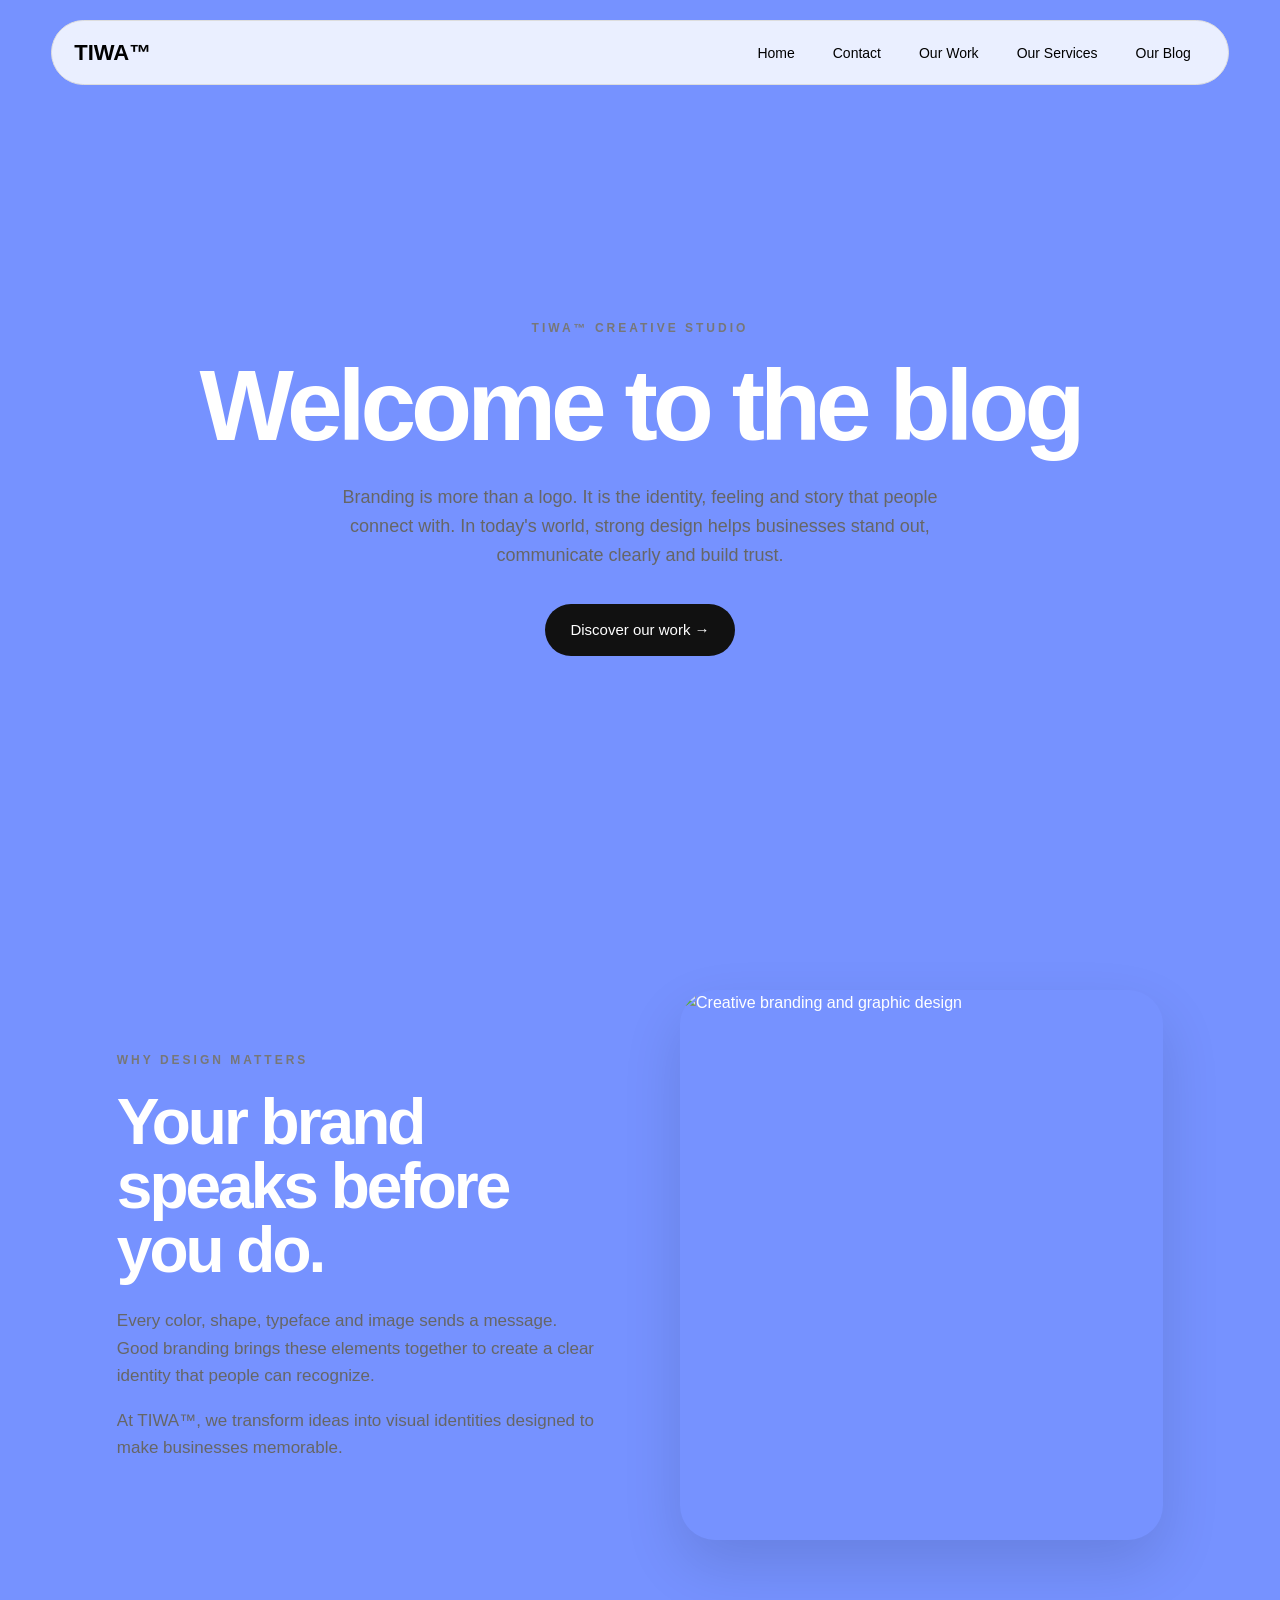
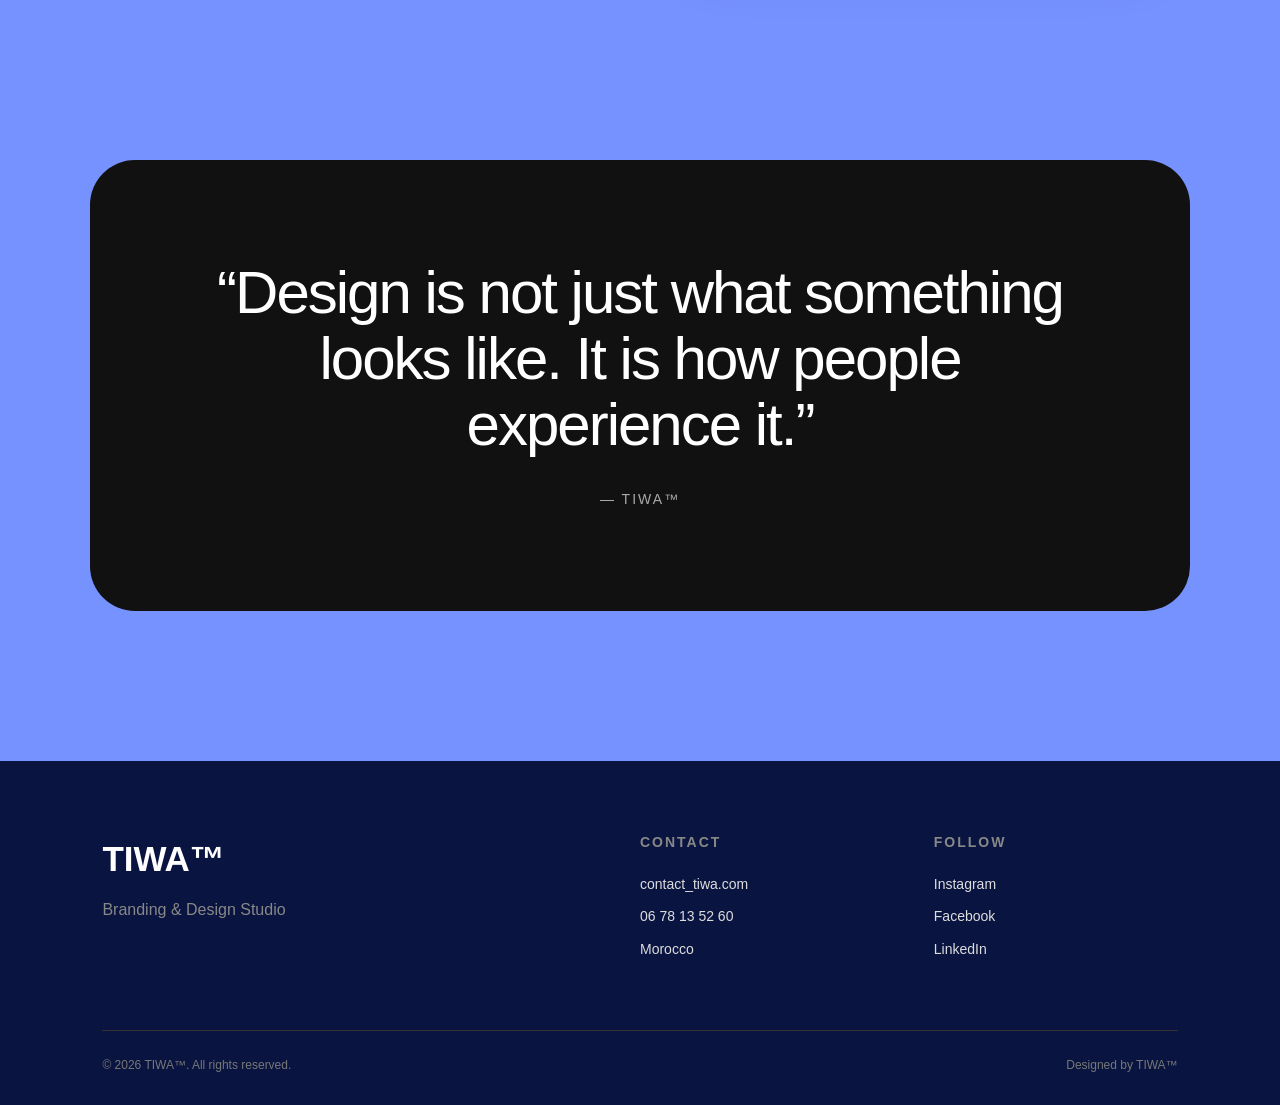
==== blog.html @ 52c3d1ad "Add files via upload" ====
<!DOCTYPE html>
<html lang="en">

<head>
    <meta charset="UTF-8">
    <meta name="viewport" content="width=device-width, initial-scale=1.0">

    <title>TIWA™ — Blog</title>

    <!-- Connect HTML to CSS -->
    <link rel="stylesheet" href="blog.css">
</head>

<body>


    <header class="navbar">

        <a href="index.html" class="logo">TIWA™</a>

        <nav>
            <ul>
                <li><a href="index.html">Home</a></li>
                <li><a href="#contact">Contact</a></li>
                <li><a href="#work">Our Work</a></li>
                <li><a href="#services">Our Services</a></li>
                <li><a href="blog.html">Our Blog</a></li>
            </ul>
        </nav>

    </header>



    <main>

        <section id="home" class="hero">

            <div class="hero-content">

                <p class="small-title">TIWA™ CREATIVE STUDIO</p>

                <h1>
                    Welcome to the blog
                </h1>

                <p class="hero-text">
                    Branding is more than a logo. It is the identity,
                    feeling and story that people connect with.
                    In today's world, strong design helps businesses
                    stand out, communicate clearly and build trust.
                </p>

                <a href="#work" class="button">
                    Discover our work →
                </a>

            </div>

        </section>


        <section id="work" class="branding">

            <div class="branding-text">

                <p class="small-title">WHY DESIGN MATTERS</p>

                <h2>
                    Your brand speaks
                    before you do.
                </h2>

                <p>
                    Every color, shape, typeface and image sends a message.
                    Good branding brings these elements together to create
                    a clear identity that people can recognize.
                </p>

                <p>
                    At TIWA™, we transform ideas into visual identities
                    designed to make businesses memorable.
                </p>

            </div>


            <div class="image-card">

                <img
                    src="images/branding.jpg"
                    alt="Creative branding and graphic design"
                >

            </div>

        </section>



        <section class="quote-section">

            <div class="quote-card">

                <p class="quote">
                    “Design is not just what something looks like.
                    It is how people experience it.”
                </p>

                <p class="quote-author">
                    — TIWA™
                </p>

            </div>

        </section>

    </main>



    <footer id="contact">

        <div class="footer-content">

            <div class="footer-brand">

                <h2>TIWA™</h2>

                <p>
                    Branding & Design Studio
                </p>

            </div>


            <div class="footer-column">

                <h3>Contact</h3>

                <a href="contact_tiwa.com">
                    contact_tiwa.com
                </a>

                <a href="tel:+212678135260">
                    06 78 13 52 60
                </a>

                <p>Morocco</p>

            </div>


            <div class="footer-column">

                <h3>Follow</h3>

                <a href="#">Instagram</a>
                <a href="#">Facebook</a>
                <a href="#">LinkedIn</a>

            </div>

        </div>


        <div class="footer-bottom">

            <p>
                © 2026 TIWA™. All rights reserved.
            </p>

            <p>
                Designed by TIWA™
            </p>

        </div>

    </footer>

</body>
</html>
---- blog.css ----
.text{
  margin: 0;
padding:0 ;
position: absolute;
top: 40px; ;
left: 0;}

/* =========================
   BASIC RESET
========================= */

* {
    margin: 0;
    padding: 0;
    box-sizing: border-box;
}

html {
    scroll-behavior: smooth;
}

body {
    font-family: Arial, Helvetica, sans-serif;
    background:#7692FF;
    color: #ffffff;
    line-height: 1.6;
}


/* =========================
   NAVBAR
========================= */

.navbar {
    width: 92%;
    max-width: 1200px;

    margin: 20px auto;

    padding: 14px 22px;

    display: flex;
    justify-content: space-between;
    align-items: center;

    background: rgba(255, 255, 255, 0.85);

    border: 1px solid #ddd;

    border-radius: 50px;

    position: sticky;
    top: 20px;

    z-index: 100;

    backdrop-filter: blur(15px);
}


/* Logo */

.logo {
    font-size: 22px;
    font-weight: bold;

    color:rgb(0, 0, 0);
    text-decoration: none;

}


/* Navigation */

nav ul {
    list-style: none;

    display: flex;
    gap: 8px;
}

nav a {
    text-decoration: none;

    color:rgb(0, 0, 0);

    padding: 9px 15px;

    border-radius: 30px;

    font-size: 14px;

    transition: 0.3 ease;
}

nav a:hover {
    background: rgb(0, 0, 0);
    color: white;
}


/* =========================
   HERO
========================= */

.hero {
    min-height: 85vh;

    display: flex;
    align-items: center;
    justify-content: center;

    padding: 100px 8%;

    text-align: center;
}


.hero-content {
    max-width: 900px;
}


/* Small uppercase text */

.small-title {
    margin-bottom: 20px;

    font-size: 12px;

    font-weight: 700;

    letter-spacing: 3px;

    color: #777;
}


/* Main heading */

.hero h1 {
    margin-bottom: 30px;

    font-size: clamp(50px, 8vw, 100px);

    line-height: 0.95;

    letter-spacing: -5px;

    font-weight: 700;
}


/* Hero paragraph */

.hero-text {
    max-width: 650px;

    margin: 0 auto 35px;

    font-size: 18px;

    color: #666;
}


/* Button */

.button {
    display: inline-block;

    padding: 14px 25px;

    background: #111;

    color: white;

    text-decoration: none;

    border-radius: 50px;

    font-size: 15px;

    transition: 0.3s ease;
}

.button:hover {
    transform: translateY(-3px);

    box-shadow: 0 10px 25px rgba(0, 0, 0, 0.2);
}


/* =========================
   BRANDING SECTION
========================= */

.branding {
    max-width: 1200px;

    margin: 0 auto;

    padding: 120px 6%;

    display: grid;

    grid-template-columns: 1fr 1fr;

    gap: 80px;

    align-items: center;
}


/* Text */

.branding-text h2 {
    margin-bottom: 25px;

    font-size: clamp(40px, 5vw, 70px);

    line-height: 1;

    letter-spacing: -3px;
}

.branding-text p:not(.small-title) {
    margin-bottom: 18px;

    max-width: 500px;

    color: #666;

    font-size: 17px;
}


/* Image */

.image-card {
    overflow: hidden;

    border-radius: 35px;

    box-shadow: 0 25px 60px rgba(0, 0, 0, 0.12);
}

.image-card img {
    display: block;

    width: 100%;

    height: 550px;

    object-fit: cover;

    transition: transform 0.6s ease;
}

.image-card:hover img {
    transform: scale(1.04);
}


/* =========================
   QUOTE
========================= */

.quote-section {
    padding: 100px 6%;
}


.quote-card {
    max-width: 1100px;

    margin: auto;

    padding: 100px 10%;

    background: #111;

    color: white;

    border-radius: 45px;

    text-align: center;
}


.quote {
    font-size: clamp(30px, 5vw, 60px);

    line-height: 1.1;

    letter-spacing: -2px;
}


.quote-author {
    margin-top: 30px;

    color: #aaa;

    font-size: 14px;

    letter-spacing: 2px;
}


/* =========================
   FOOTER
========================= */

footer {
    margin-top: 50px;

    padding: 70px 8% 30px;

    background: #091540;

    color: white;
}


.footer-content {
    max-width: 1200px;

    margin: auto;

    display: grid;

    grid-template-columns: 2fr 1fr 1fr;

    gap: 50px;
}


.footer-brand h2 {
    font-size: 35px;

    margin-bottom: 10px;
}


.footer-brand p {
    color: #888;
}


.footer-column {
    display: flex;

    flex-direction: column;

    gap: 10px;
}


.footer-column h3 {
    margin-bottom: 10px;

    font-size: 14px;

    color: #888;

    text-transform: uppercase;

    letter-spacing: 2px;
}


.footer-column a,
.footer-column p {
    color: #ddd;

    text-decoration: none;

    font-size: 14px;
}


.footer-column a:hover {
    color: white;
}


/* Bottom footer */

.footer-bottom {
    max-width: 1200px;

    margin: 70px auto 0;

    padding-top: 25px;

    border-top: 1px solid #333;

    display: flex;

    justify-content: space-between;

    color: #777;

    font-size: 12px;
}


/* =========================
   MOBILE
========================= */

@media (max-width: 768px) {

    .navbar {
        width: 94%;
    }

    nav ul {
        gap: 0;
    }

    nav a {
        padding: 8px;
        font-size: 12px;
    }

    .hero {
        min-height: 75vh;

        padding: 80px 6%;
    }

    .hero h1 {
        letter-spacing: -3px;
    }

    .branding {
        grid-template-columns: 1fr;

        gap: 50px;

        padding: 80px 6%;
    }

    .image-card img {
        height: 400px;
    }

    .quote-card {
        padding: 70px 8%;
    }

    .footer-content {
        grid-template-columns: 1fr;
    }

    .footer-bottom {
        flex-direction: column;

        gap: 10px;
    }
}

/* =====================================
   TABLETS
   Screens smaller than 1024px
===================================== */

@media (max-width: 1024px) {

    /* NAVBAR */

    .navbar {
        width: 94%;
    }


    /* HERO */

    .hero {
        padding: 100px 6%;
    }

    .hero h1 {
        font-size: 70px;
    }


    /* BRANDING */

    .branding {
        gap: 40px;
        padding: 100px 6%;
    }

    .branding-text h2 {
        font-size: 50px;
    }

    .image-card img {
        height: 450px;
    }


    /* QUOTE */

    .quote-card {
        padding: 80px 8%;
    }


    /* FOOTER */

    footer {
        padding-left: 6%;
        padding-right: 6%;
    }
}


/* =====================================
   PHONES
   Screens smaller than 768px
===================================== */

@media (max-width: 768px) {

    /* NAVBAR */

    .navbar {
        width: 94%;

        padding: 12px 16px;

        top: 10px;
    }

    .logo {
        font-size: 19px;
    }

    nav ul {
        gap: 0;
    }

    nav a {
        padding: 7px 8px;

        font-size: 11px;
    }


    /* HERO */

    .hero {
        min-height: 75vh;

        padding: 80px 6%;
    }

    .hero h1 {
        font-size: 52px;

        letter-spacing: -3px;
    }

    .hero-text {
        font-size: 16px;
    }


    /* BRANDING */

    .branding {
        grid-template-columns: 1fr;

        padding: 80px 6%;

        gap: 40px;
    }

    .branding-text h2 {
        font-size: 45px;
    }

    .branding-text p:not(.small-title) {
        font-size: 16px;
    }

    .image-card img {
        height: 400px;
    }


    /* QUOTE */

    .quote-section {
        padding: 60px 5%;
    }

    .quote-card {
        padding: 70px 8%;

        border-radius: 30px;
    }

    .quote {
        font-size: 34px;

        letter-spacing: -1px;
    }


    /* FOOTER */

    .footer-content {
        grid-template-columns: 1fr;

        gap: 35px;
    }

    .footer-bottom {
        flex-direction: column;

        gap: 10px;
    }
}


/* =====================================
   SMALL PHONES
   Screens smaller than 480px
===================================== */

@media (max-width: 480px) {

    /* NAVBAR */

    .navbar {
        width: 96%;

        padding: 10px 14px;
    }

    .logo {
        font-size: 17px;
    }

    nav a {
        padding: 6px;

        font-size: 10px;
    }


    /* HERO */

    .hero {
        padding-top: 70px;
    }

    .hero h1 {
        font-size: 43px;

        letter-spacing: -2px;
    }

    .small-title {
        font-size: 10px;

        letter-spacing: 2px;
    }


    /* BRANDING */

    .branding {
        padding-top: 60px;
        padding-bottom: 60px;
    }

    .branding-text h2 {
        font-size: 38px;
    }

    .image-card {
        border-radius: 25px;
    }

    .image-card img {
        height: 300px;
    }


    /* QUOTE */

    .quote-card {
        padding: 60px 7%;

        border-radius: 25px;
    }

    .quote {
        font-size: 28px;
    }
}
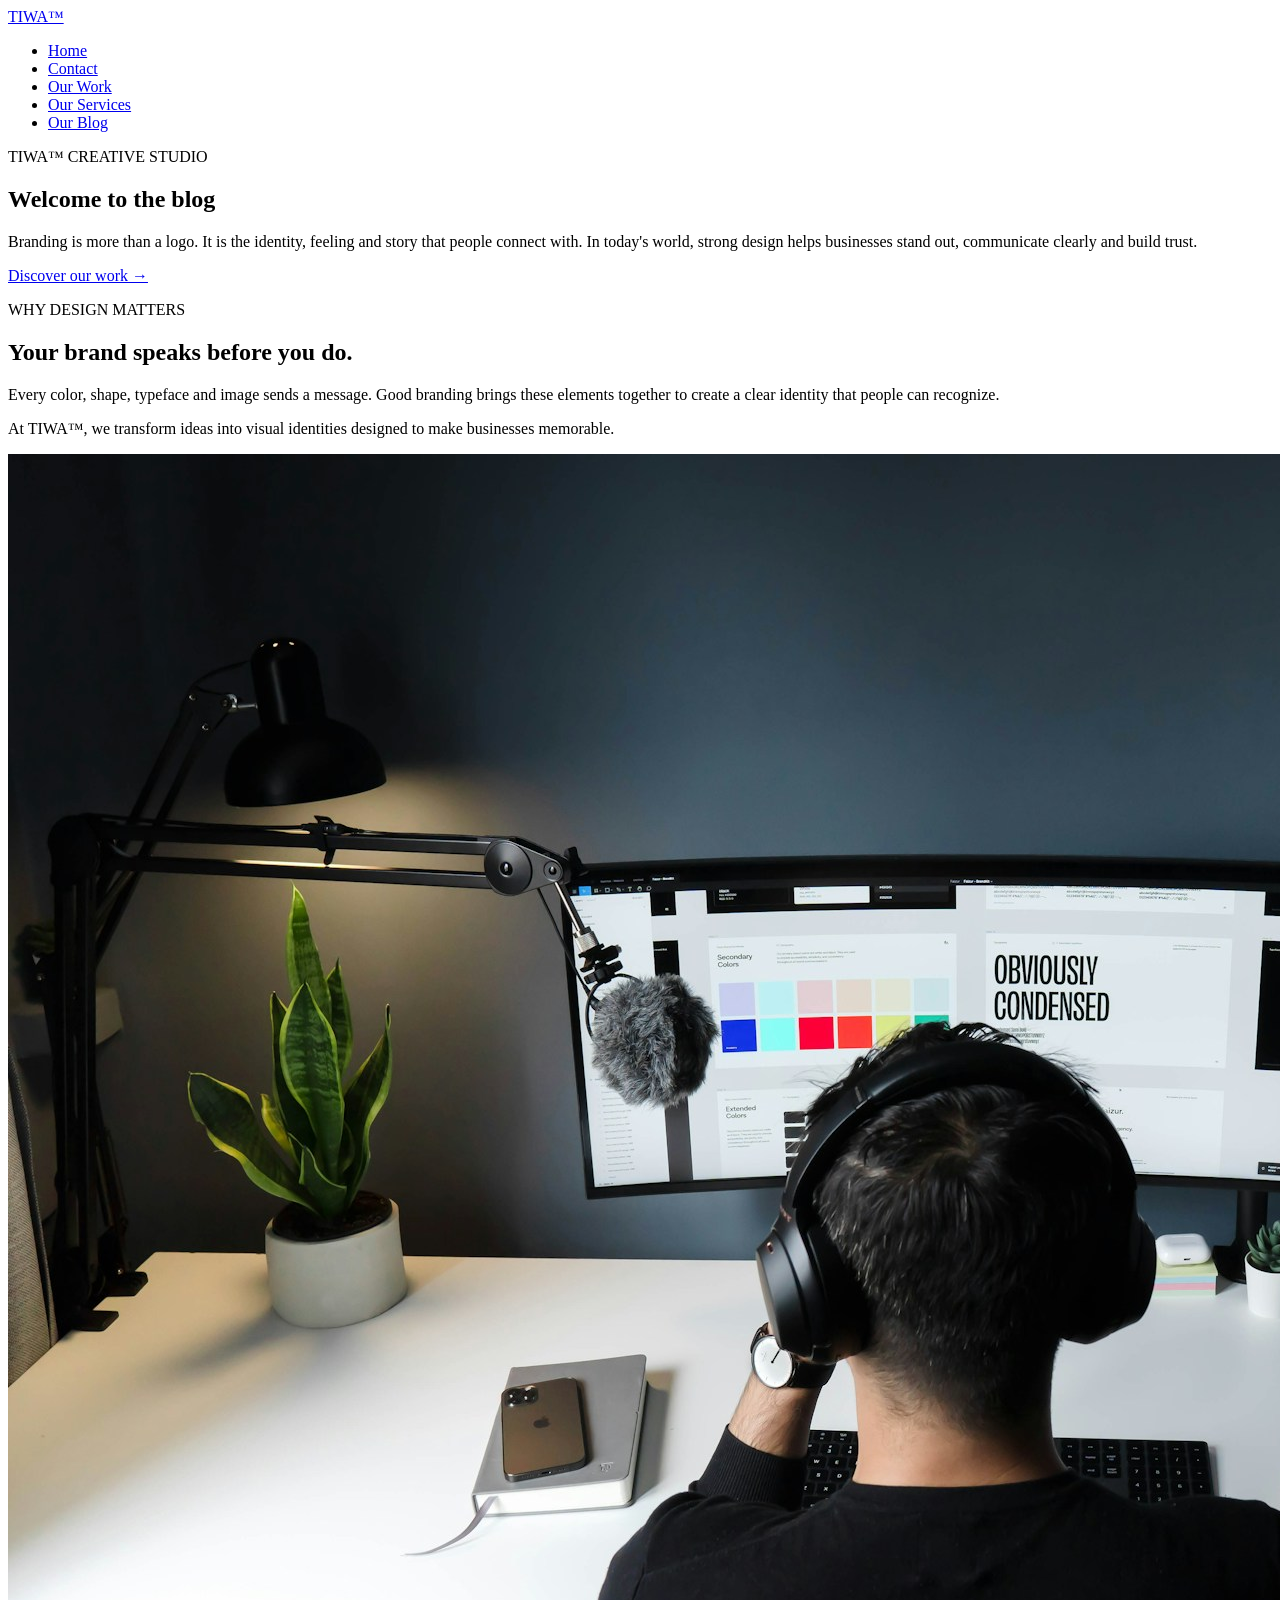
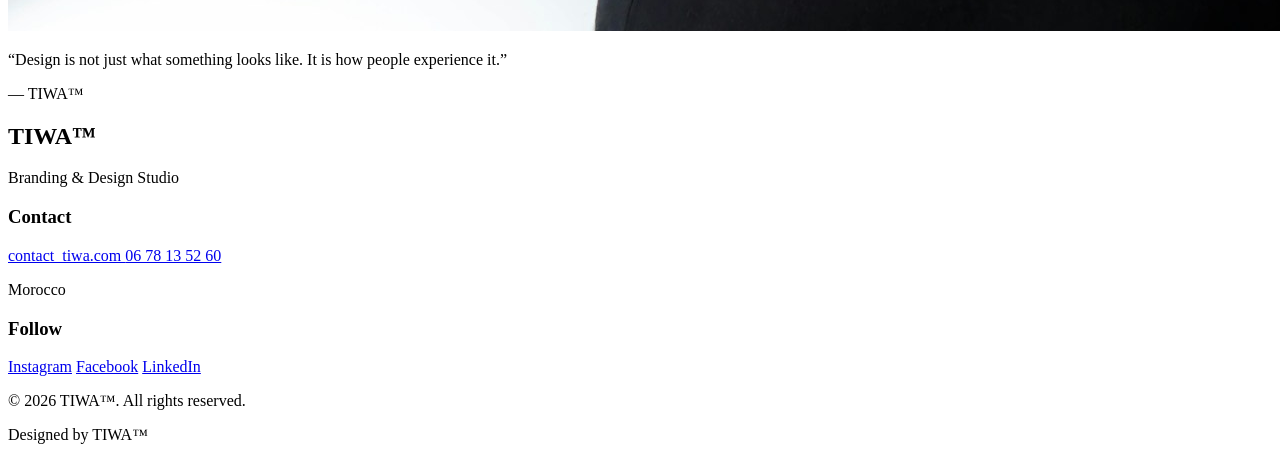
==== commit 4870fe24: "Add files via upload" ====
--- a/blog.html
+++ b/blog.html
@@ -88,7 +88,7 @@
             <div class="image-card">
 
                 <img
-                    src="images/branding.jpg"
+                    src="branding.jpg"
                     alt="Creative branding and graphic design"
                 >
 
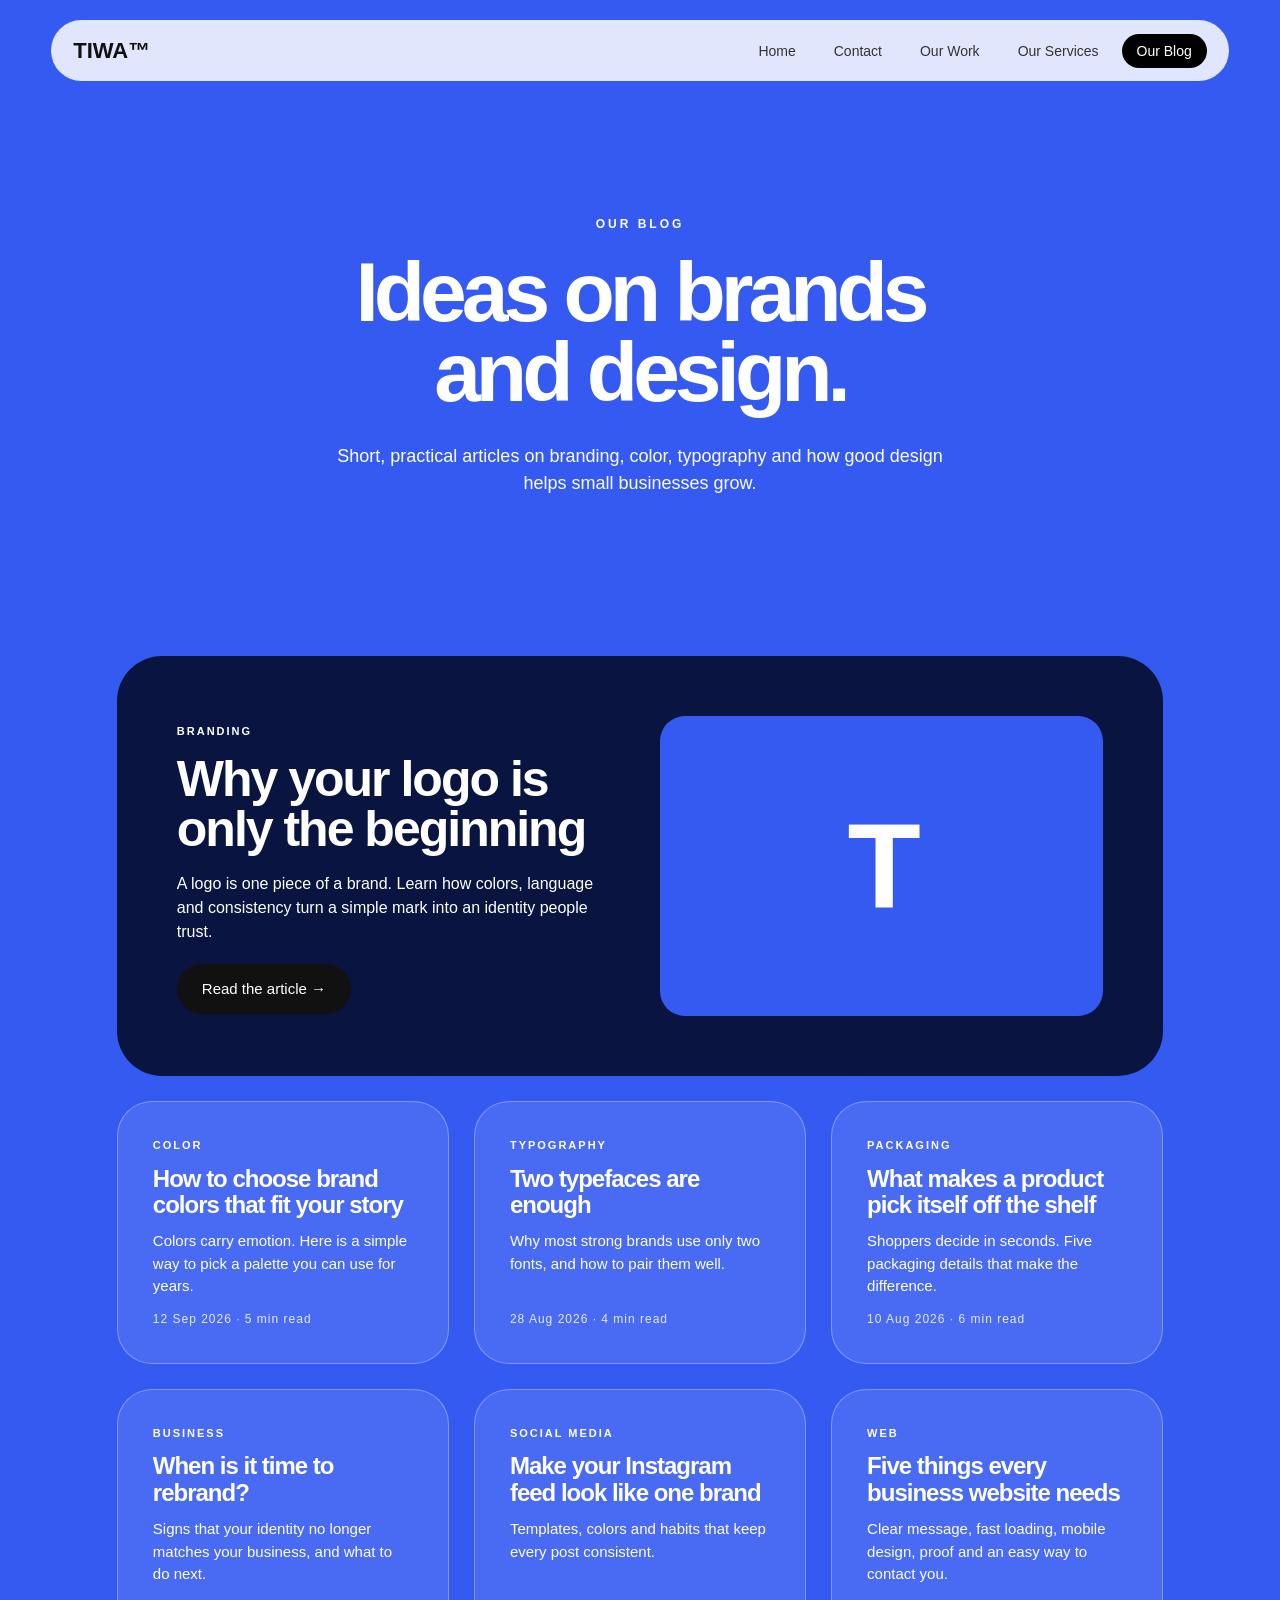
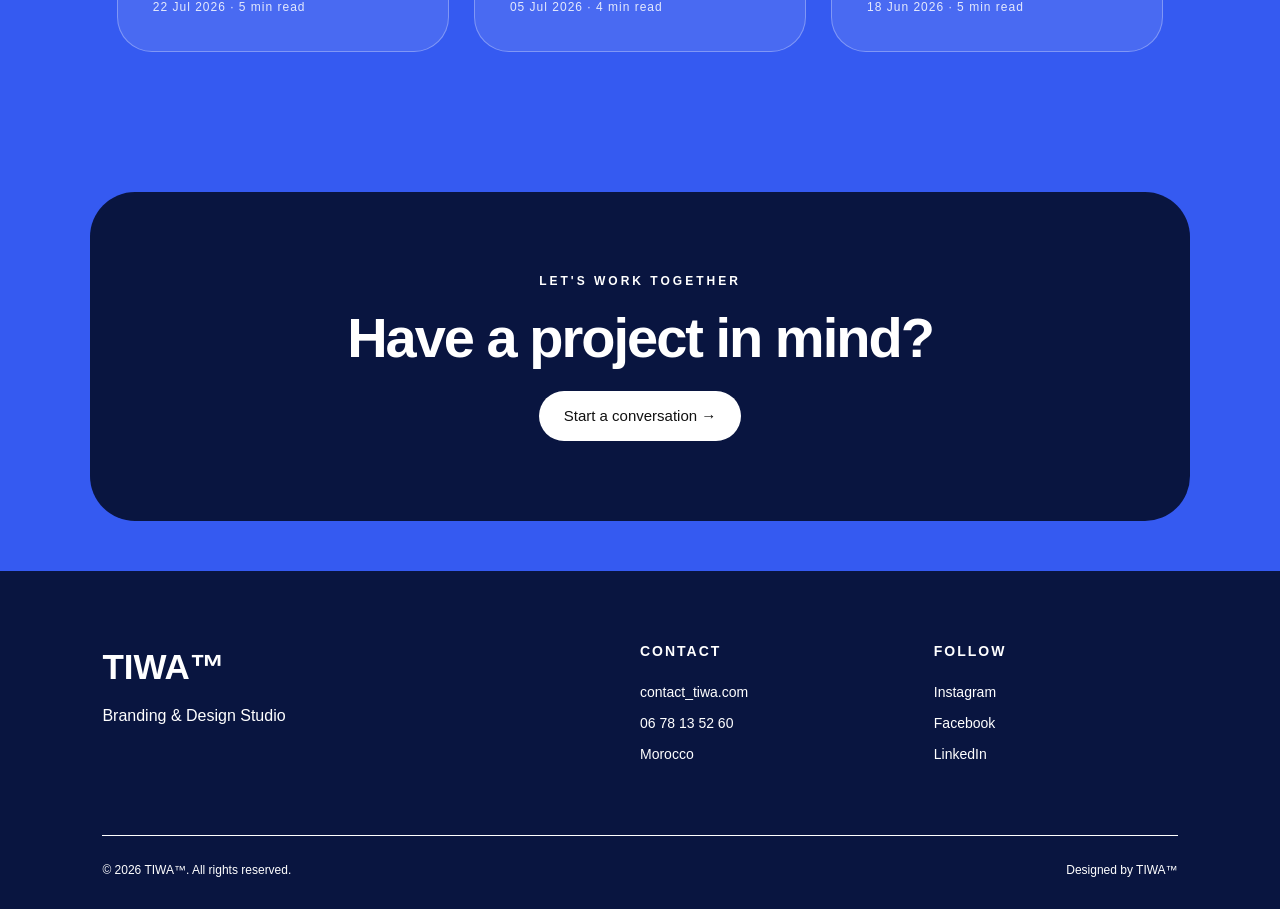
==== commit 483de59e: "Add files via upload" ====
--- a/blog.html
+++ b/blog.html
@@ -1,182 +1,91 @@
-<!DOCTYPE html>
-<html lang="en">
-
-<head>
-    <meta charset="UTF-8">
-    <meta name="viewport" content="width=device-width, initial-scale=1.0">
-
-    <title>TIWA™ — Blog</title>
-
-    <!-- Connect HTML to CSS -->
-    <link rel="stylesheet" href="blog.css">
-</head>
-
-<body>
-
-
-    <header class="navbar">
-
-        <a href="index.html" class="logo">TIWA™</a>
-
-        <nav>
-            <ul>
-                <li><a href="index.html">Home</a></li>
-                <li><a href="#contact">Contact</a></li>
-                <li><a href="#work">Our Work</a></li>
-                <li><a href="#services">Our Services</a></li>
-                <li><a href="blog.html">Our Blog</a></li>
-            </ul>
-        </nav>
-
-    </header>
-
-
-
-    <main>
-
-        <section id="home" class="hero">
-
-            <div class="hero-content">
-
-                <p class="small-title">TIWA™ CREATIVE STUDIO</p>
-
-                <h1>
-                    Welcome to the blog
-                </h1>
-
-                <p class="hero-text">
-                    Branding is more than a logo. It is the identity,
-                    feeling and story that people connect with.
-                    In today's world, strong design helps businesses
-                    stand out, communicate clearly and build trust.
-                </p>
-
-                <a href="#work" class="button">
-                    Discover our work →
-                </a>
-
-            </div>
-
-        </section>
-
-
-        <section id="work" class="branding">
-
-            <div class="branding-text">
-
-                <p class="small-title">WHY DESIGN MATTERS</p>
-
-                <h2>
-                    Your brand speaks
-                    before you do.
-                </h2>
-
-                <p>
-                    Every color, shape, typeface and image sends a message.
-                    Good branding brings these elements together to create
-                    a clear identity that people can recognize.
-                </p>
-
-                <p>
-                    At TIWA™, we transform ideas into visual identities
-                    designed to make businesses memorable.
-                </p>
-
-            </div>
-
-
-            <div class="image-card">
-
-                <img
-                    src="branding.jpg"
-                    alt="Creative branding and graphic design"
-                >
-
-            </div>
-
-        </section>
-
-
-
-        <section class="quote-section">
-
-            <div class="quote-card">
-
-                <p class="quote">
-                    “Design is not just what something looks like.
-                    It is how people experience it.”
-                </p>
-
-                <p class="quote-author">
-                    — TIWA™
-                </p>
-
-            </div>
-
-        </section>
-
-    </main>
-
-
-
-    <footer id="contact">
-
-        <div class="footer-content">
-
-            <div class="footer-brand">
-
-                <h2>TIWA™</h2>
-
-                <p>
-                    Branding & Design Studio
-                </p>
-
-            </div>
-
-
-            <div class="footer-column">
-
-                <h3>Contact</h3>
-
-                <a href="contact_tiwa.com">
-                    contact_tiwa.com
-                </a>
-
-                <a href="tel:+212678135260">
-                    06 78 13 52 60
-                </a>
-
-                <p>Morocco</p>
-
-            </div>
-
-
-            <div class="footer-column">
-
-                <h3>Follow</h3>
-
-                <a href="#">Instagram</a>
-                <a href="#">Facebook</a>
-                <a href="#">LinkedIn</a>
-
-            </div>
-
-        </div>
-
-
-        <div class="footer-bottom">
-
-            <p>
-                © 2026 TIWA™. All rights reserved.
-            </p>
-
-            <p>
-                Designed by TIWA™
-            </p>
-
-        </div>
-
-    </footer>
-
-</body>
-</html>+<!DOCTYPE html>
+<html lang="en">
+
+<head>
+    <meta charset="UTF-8">
+    <meta name="viewport" content="width=device-width, initial-scale=1.0">
+    <title>Our Blog — TIWA™</title>
+    <link rel="stylesheet" href="style.css">
+    <link rel="icon" type="icon" href="tau.png">
+</head>
+
+<body>
+
+    <header class="navbar">
+        <a href="index.html" class="logo">TIWA™</a>
+        <nav>
+            <ul>
+                <li><a href="index.html">Home</a></li>
+                <li><a href="contact.html">Contact</a></li>
+                <li><a href="work.html">Our Work</a></li>
+                <li><a href="services.html">Our Services</a></li>
+                <li><a href="blog.html" class="active">Our Blog</a></li>
+            </ul>
+        </nav>
+    </header>
+
+    <main>
+        <section class="hero page-hero">
+            <div class="hero-content">
+                <p class="small-title">OUR BLOG</p>
+                <h1>Ideas on brands<br>and design.</h1>
+                <p class="hero-text">Short, practical articles on branding, color, typography and how good design helps small businesses grow.</p>
+            </div>
+        </section>
+
+        <section class="section">
+            <article class="featured">
+                <div>
+                    <span class="tag">Branding</span>
+                    <h2>Why your logo is only the beginning</h2>
+                    <p>A logo is one piece of a brand. Learn how colors, language and consistency turn a simple mark into an identity people trust.</p>
+                    <a href="#" class="button">Read the article →</a>
+                </div>
+                <div class="thumb">T</div>
+            </article>
+
+            <div class="grid">
+                <a href="#" class="card"><span class="tag">Color</span><h3>How to choose brand colors that fit your story</h3><p>Colors carry emotion. Here is a simple way to pick a palette you can use for years.</p><span class="meta">12 Sep 2026 · 5 min read</span></a>
+                <a href="#" class="card"><span class="tag">Typography</span><h3>Two typefaces are enough</h3><p>Why most strong brands use only two fonts, and how to pair them well.</p><span class="meta">28 Aug 2026 · 4 min read</span></a>
+                <a href="#" class="card"><span class="tag">Packaging</span><h3>What makes a product pick itself off the shelf</h3><p>Shoppers decide in seconds. Five packaging details that make the difference.</p><span class="meta">10 Aug 2026 · 6 min read</span></a>
+                <a href="#" class="card"><span class="tag">Business</span><h3>When is it time to rebrand?</h3><p>Signs that your identity no longer matches your business, and what to do next.</p><span class="meta">22 Jul 2026 · 5 min read</span></a>
+                <a href="#" class="card"><span class="tag">Social media</span><h3>Make your Instagram feed look like one brand</h3><p>Templates, colors and habits that keep every post consistent.</p><span class="meta">05 Jul 2026 · 4 min read</span></a>
+                <a href="#" class="card"><span class="tag">Web</span><h3>Five things every business website needs</h3><p>Clear message, fast loading, mobile design, proof and an easy way to contact you.</p><span class="meta">18 Jun 2026 · 5 min read</span></a>
+            </div>
+        </section>
+
+        <section class="cta-wrap">
+            <div class="cta-card">
+                <p class="small-title">LET'S WORK TOGETHER</p>
+                <h2>Have a project in mind?</h2>
+                <a href="contact.html" class="button light">Start a conversation →</a>
+            </div>
+        </section>
+    </main>
+
+    <footer id="contact">
+        <div class="footer-content">
+            <div class="footer-brand">
+                <h2>TIWA™</h2>
+                <p>Branding & Design Studio</p>
+            </div>
+            <div class="footer-column">
+                <h3>Contact</h3>
+                <a href="contact_tiwa.com">contact_tiwa.com</a>
+                <a href="tel:+212678135260">06 78 13 52 60</a>
+                <p>Morocco</p>
+            </div>
+            <div class="footer-column">
+                <h3>Follow</h3>
+                <a href="#">Instagram</a>
+                <a href="#">Facebook</a>
+                <a href="#">LinkedIn</a>
+            </div>
+        </div>
+        <div class="footer-bottom">
+            <p>© 2026 TIWA™. All rights reserved.</p>
+            <p>Designed by TIWA™</p>
+        </div>
+    </footer>
+</body>
+</html>
--- a/style.css
+++ b/style.css
@@ -0,0 +1,547 @@
+* {
+    margin: 0;
+    padding: 0;
+    box-sizing: border-box;
+}
+
+html {
+    scroll-behavior: smooth;
+}
+
+body {
+    font-family: Arial, Helvetica, sans-serif;
+    background:#355af1;
+    color: #ffffff;
+    line-height: 1.5;
+}
+
+
+/* =========================
+   NAVBAR
+========================= */
+
+.navbar {
+    width: 92%;
+    max-width: 1200px;
+
+    margin: 20px auto;
+
+    padding: 14px 22px;
+
+    display: flex;
+    justify-content: space-between;
+    align-items: center;
+
+    background: rgba(255, 255, 255, 0.85);
+
+    border-radius: 50px;
+
+    position: sticky;
+    top: 20px;
+
+    z-index: 100;
+
+    backdrop-filter: blur(15px);
+}
+
+
+/* Logo */
+
+.logo {
+    font-size: 22px;
+    font-weight: bold;
+
+    color: #111;
+    text-decoration: none;
+
+}
+
+
+/* Navigation */
+
+nav ul {
+    list-style: none;
+
+    display: flex;
+    gap: 8px;
+}
+
+nav a {
+    text-decoration: none;
+
+    color: #333;
+
+    padding: 9px 15px;
+
+    border-radius: 30px;
+
+    font-size: 14px;
+
+    transition: 0.3s ease;
+}
+
+nav a:hover {
+    background: #000000;
+    color: white;
+}
+
+
+/* =========================
+   HERO
+========================= */
+
+.hero {
+    min-height: 85vh;
+
+    display: flex;
+    align-items: center;
+    justify-content: center;
+
+    padding: 100px 8%;
+
+    text-align: center;
+}
+
+
+.hero-content {
+    max-width: 900px;
+}
+
+
+/* Small uppercase text */
+
+.small-title {
+    margin-bottom: 20px;
+
+    font-size: 12px;
+
+    font-weight: 700;
+
+    letter-spacing: 3px;
+
+    color: white;
+}
+
+
+/* Main heading */
+
+.hero h1 {
+    margin-bottom: 30px;
+
+    font-size: clamp(50px, 8vw, 100px);
+
+    line-height: 0.95;
+
+    letter-spacing: -5px;
+
+    font-weight: 700;
+}
+
+
+/* Hero paragraph */
+
+.hero-text {
+    max-width: 650px;
+
+    margin: 0 auto 35px;
+
+    font-size: 18px;
+
+    color: white;
+}
+
+
+/* Button */
+
+.button {
+    display: inline-block;
+
+    padding: 14px 25px;
+
+    background: #111;
+
+    color: white;
+
+    text-decoration: none;
+
+    border-radius: 50px;
+
+    font-size: 15px;
+
+    transition: 0.3s ease;
+}
+
+.button:hover {
+    transform: translateY(-3px);
+
+    box-shadow: 0 10px 25px rgba(0, 0, 0, 0.2);
+}
+
+
+/* =========================
+   BRANDING SECTION
+========================= */
+
+.branding {
+    max-width: 1200px;
+
+    margin: 0 auto;
+
+    padding: 120px 6%;
+
+    display: grid;
+
+    grid-template-columns: 1fr 1fr;
+
+    gap: 80px;
+
+    align-items: center;
+}
+
+.branding-text h2 {
+    margin-bottom: 25px;
+
+    font-size: clamp(40px, 5vw, 70px);
+
+    line-height: 1;
+
+    letter-spacing: -3px;
+}
+
+.branding-text p:not(.small-title) {
+    margin-bottom: 18px;
+
+    max-width: 500px;
+
+    color: white;
+
+    font-size: 17px;
+}
+
+.image-card {
+    overflow: hidden;
+
+    border-radius: 35px;
+
+    box-shadow: 0 25px 60px rgba(0, 0, 0, 0.12);
+}
+
+.image-card img {
+    display: flex;
+
+    width: 100%;
+
+    height: 550px;
+
+    object-fit: cover;
+
+    transition: transform 0.6s ease;
+}
+
+.image-card:hover img {
+    transform: scale(1.04);
+}
+
+
+/* =========================
+   QUOTE
+========================= */
+
+.quote-section {
+    padding: 100px 6%;
+}
+
+.quote-card {
+    max-width: 1100px;
+
+    margin: auto;
+
+    padding: 100px 10%;
+
+    background:#091540;
+
+    color: white;
+
+    border-radius: 45px;
+
+    text-align: center;
+}
+
+.quote {
+    font-size: clamp(30px, 5vw, 60px);
+
+    line-height: 1.1;
+
+    letter-spacing: -2px;
+}
+
+.quote-author {
+    margin-top: 30px;
+
+    color: white;
+
+    font-size: 14px;
+
+    letter-spacing: 2px;
+}
+
+
+/* =========================
+   FOOTER
+========================= */
+
+footer {
+    margin-top: 50px;
+
+    padding: 70px 8% 30px;
+
+    background: #091540;
+
+    color: white;
+}
+
+.footer-content {
+    max-width: 1200px;
+
+    margin: auto;
+
+    display: grid;
+
+    grid-template-columns: 2fr 1fr 1fr;
+
+    gap: 50px;
+}
+
+.footer-brand h2 {
+    font-size: 35px;
+
+    margin-bottom: 10px;
+}
+
+.footer-brand p {
+    color: white;
+}
+
+.footer-column {
+    display: flex;
+
+    flex-direction: column;
+
+    gap: 10px;
+}
+
+.footer-column h3 {
+    margin-bottom: 10px;
+
+    font-size: 14px;
+
+    color: white;
+
+    text-transform: uppercase;
+
+    letter-spacing: 2px;
+}
+
+.footer-column a,
+.footer-column p {
+    color: white;
+
+    text-decoration: none;
+
+    font-size: 14px;
+}
+
+.footer-column a:hover {
+    color: white;
+}
+
+.footer-bottom {
+    max-width: 1200px;
+
+    margin: 70px auto 0;
+
+    padding-top: 25px;
+
+    border-top: 1px solid white;
+
+    display: flex;
+
+    justify-content: space-between;
+
+    color: white;
+
+    font-size: 12px;
+}
+
+
+/* =====================================
+   TABLETS (smaller than 1024px)
+===================================== */
+
+@media (max-width: 1024px) {
+
+    .navbar { width: 94%; }
+
+    .hero { padding: 100px 6%; }
+    .hero h1 { font-size: 70px; }
+
+    .branding { gap: 40px; padding: 100px 6%; }
+    .branding-text h2 { font-size: 50px; }
+    .image-card img { height: 450px; }
+
+    .quote-card { padding: 80px 8%; }
+
+    footer { padding-left: 6%; padding-right: 6%; }
+}
+
+
+/* =====================================
+   PHONES (smaller than 768px)
+===================================== */
+
+@media (max-width: 768px) {
+
+    .navbar { width: 94%; padding: 12px 16px; top: 10px; }
+    .logo { font-size: 19px; }
+    nav ul { gap: 0; }
+    nav a { padding: 7px 8px; font-size: 11px; }
+
+    .hero { min-height: 75vh; padding: 80px 6%; }
+    .hero h1 { font-size: 52px; letter-spacing: -3px; }
+    .hero-text { font-size: 16px; }
+
+    .branding { grid-template-columns: 1fr; padding: 80px 6%; gap: 40px; }
+    .branding-text h2 { font-size: 45px; }
+    .branding-text p:not(.small-title) { font-size: 16px; }
+    .image-card img { height: 400px; }
+
+    .quote-section { padding: 60px 5%; }
+    .quote-card { padding: 70px 8%; border-radius: 30px; }
+    .quote { font-size: 34px; letter-spacing: -1px; }
+
+    .footer-content { grid-template-columns: 1fr; gap: 35px; }
+    .footer-bottom { flex-direction: column; gap: 10px; }
+}
+
+
+/* =====================================
+   SMALL PHONES (smaller than 480px)
+===================================== */
+
+@media (max-width: 480px) {
+
+    .navbar { width: 96%; padding: 10px 14px; }
+    .logo { font-size: 17px; }
+    nav a { padding: 6px; font-size: 10px; }
+
+    .hero { padding-top: 70px; }
+    .hero h1 { font-size: 43px; letter-spacing: -2px; }
+    .small-title { font-size: 10px; letter-spacing: 2px; }
+
+    .branding { padding-top: 60px; padding-bottom: 60px; }
+    .branding-text h2 { font-size: 38px; }
+    .image-card { border-radius: 25px; }
+    .image-card img { height: 300px; }
+
+    .quote-card { padding: 60px 7%; border-radius: 25px; }
+    .quote { font-size: 28px; }
+}
+
+
+/* =====================================
+   INNER PAGES (work, services, blog, contact)
+===================================== */
+
+/* TIWA™ — extra styles for inner pages (loads after style.css) */
+
+nav a.active { background: #000000; color: #ffffff; }
+
+/* Page hero (smaller version of the home hero) */
+.page-hero { min-height: 55vh; padding: 90px 8% 40px; }
+.page-hero h1 { font-size: clamp(44px, 7vw, 84px); }
+
+.section { max-width: 1200px; margin: 0 auto; padding: 60px 6%; }
+.section-title { margin-bottom: 40px; font-size: clamp(32px, 4.5vw, 56px); line-height: 1; letter-spacing: -2px; }
+
+/* Card grid */
+.grid { display: grid; grid-template-columns: repeat(3, 1fr); gap: 25px; }
+.card {
+    display: flex; flex-direction: column; gap: 12px;
+    padding: 35px; border-radius: 35px;
+    background: rgba(255,255,255,0.1);
+    border: 1px solid rgba(255,255,255,0.3);
+    color: #fff; text-decoration: none;
+    transition: transform 0.3s ease, box-shadow 0.3s ease;
+}
+.card:hover { transform: translateY(-4px); box-shadow: 0 20px 40px rgba(0,0,0,0.2); }
+.card.dark { background: #091540; border-color: #091540; }
+.card h3 { font-size: 24px; letter-spacing: -1px; line-height: 1.1; }
+.card p { font-size: 15px; }
+.tag { font-size: 11px; font-weight: 700; letter-spacing: 2px; text-transform: uppercase; }
+
+/* Work thumbnails */
+.thumb {
+    height: 220px; border-radius: 25px; margin-bottom: 8px;
+    display: flex; align-items: center; justify-content: center;
+    font-size: 90px; font-weight: 700; letter-spacing: -5px; color: #fff;
+}
+.t1 { background: #091540; } .t2 { background: #111; }
+.t3 { background: #1f3fd0; } .t4 { background: #5a78ff; }
+.t5 { background: #0c2a9a; } .t6 { background: #162a78; }
+
+/* Process steps */
+.steps { display: grid; grid-template-columns: repeat(4, 1fr); gap: 25px; }
+.step { padding: 30px; border-top: 1px solid #fff; }
+.step span { display: block; margin-bottom: 15px; font-size: 40px; font-weight: 700; letter-spacing: -2px; }
+.step h3 { margin-bottom: 8px; font-size: 20px; }
+.step p { font-size: 15px; }
+
+/* Blog featured post */
+.featured {
+    display: grid; grid-template-columns: 1fr 1fr; gap: 40px; align-items: center;
+    padding: 60px; margin-bottom: 25px; border-radius: 45px; background: #091540;
+}
+.featured h2 { margin: 12px 0 18px; font-size: clamp(30px, 4vw, 50px); line-height: 1; letter-spacing: -2px; }
+.featured p { margin-bottom: 20px; max-width: 480px; }
+.featured .thumb { height: 300px; margin: 0; background: #355af1; font-size: 120px; }
+.meta { margin-top: auto; font-size: 12px; letter-spacing: 1px; opacity: 0.85; }
+
+/* Call to action band */
+.cta-card { max-width: 1100px; margin: 40px auto 0; padding: 80px 8%; background: #091540; border-radius: 45px; text-align: center; }
+.cta-card h2 { margin-bottom: 25px; font-size: clamp(30px, 5vw, 56px); line-height: 1; letter-spacing: -2px; }
+.cta-wrap { padding: 40px 6% 0; }
+.button.light { background: #fff; color: #111; }
+
+/* Contact */
+.contact-layout { display: grid; grid-template-columns: 1.3fr 1fr; gap: 50px; align-items: start; }
+form { display: flex; flex-direction: column; gap: 18px; padding: 40px; border-radius: 35px; background: rgba(255,255,255,0.1); border: 1px solid rgba(255,255,255,0.3); }
+label { font-size: 13px; font-weight: 700; letter-spacing: 1px; }
+input, select, textarea {
+    width: 100%; margin-top: 8px; padding: 14px 18px;
+    font: inherit; font-size: 15px; color: #111;
+    background: rgba(255,255,255,0.92); border: 2px solid transparent; border-radius: 20px;
+}
+textarea { min-height: 140px; resize: vertical; border-radius: 25px; }
+input:focus, select:focus, textarea:focus { outline: none; border-color: #091540; }
+form button { border: none; cursor: pointer; font: inherit; font-size: 15px; align-self: flex-start; }
+.form-note { display: none; padding: 16px 20px; border-radius: 20px; background: #091540; font-size: 15px; }
+.form-note.show { display: block; }
+.info-card { padding: 40px; border-radius: 35px; background: #091540; display: flex; flex-direction: column; gap: 22px; }
+.info-card h3 { font-size: 13px; letter-spacing: 2px; text-transform: uppercase; margin-bottom: 4px; }
+.info-card a, .info-card p { color: #fff; text-decoration: none; font-size: 16px; }
+
+/* Responsive */
+@media (max-width: 1024px) {
+    .grid { grid-template-columns: repeat(2, 1fr); }
+    .steps { grid-template-columns: repeat(2, 1fr); }
+    .featured { padding: 40px; }
+}
+@media (max-width: 768px) {
+    .page-hero { min-height: 45vh; padding: 70px 6% 30px; }
+    .page-hero h1 { font-size: 46px; letter-spacing: -3px; }
+    .grid, .steps, .featured, .contact-layout { grid-template-columns: 1fr; }
+    .featured { padding: 30px; border-radius: 30px; }
+    .featured .thumb { height: 220px; }
+    .cta-card { padding: 60px 8%; border-radius: 30px; }
+    form, .info-card { padding: 28px; }
+}
